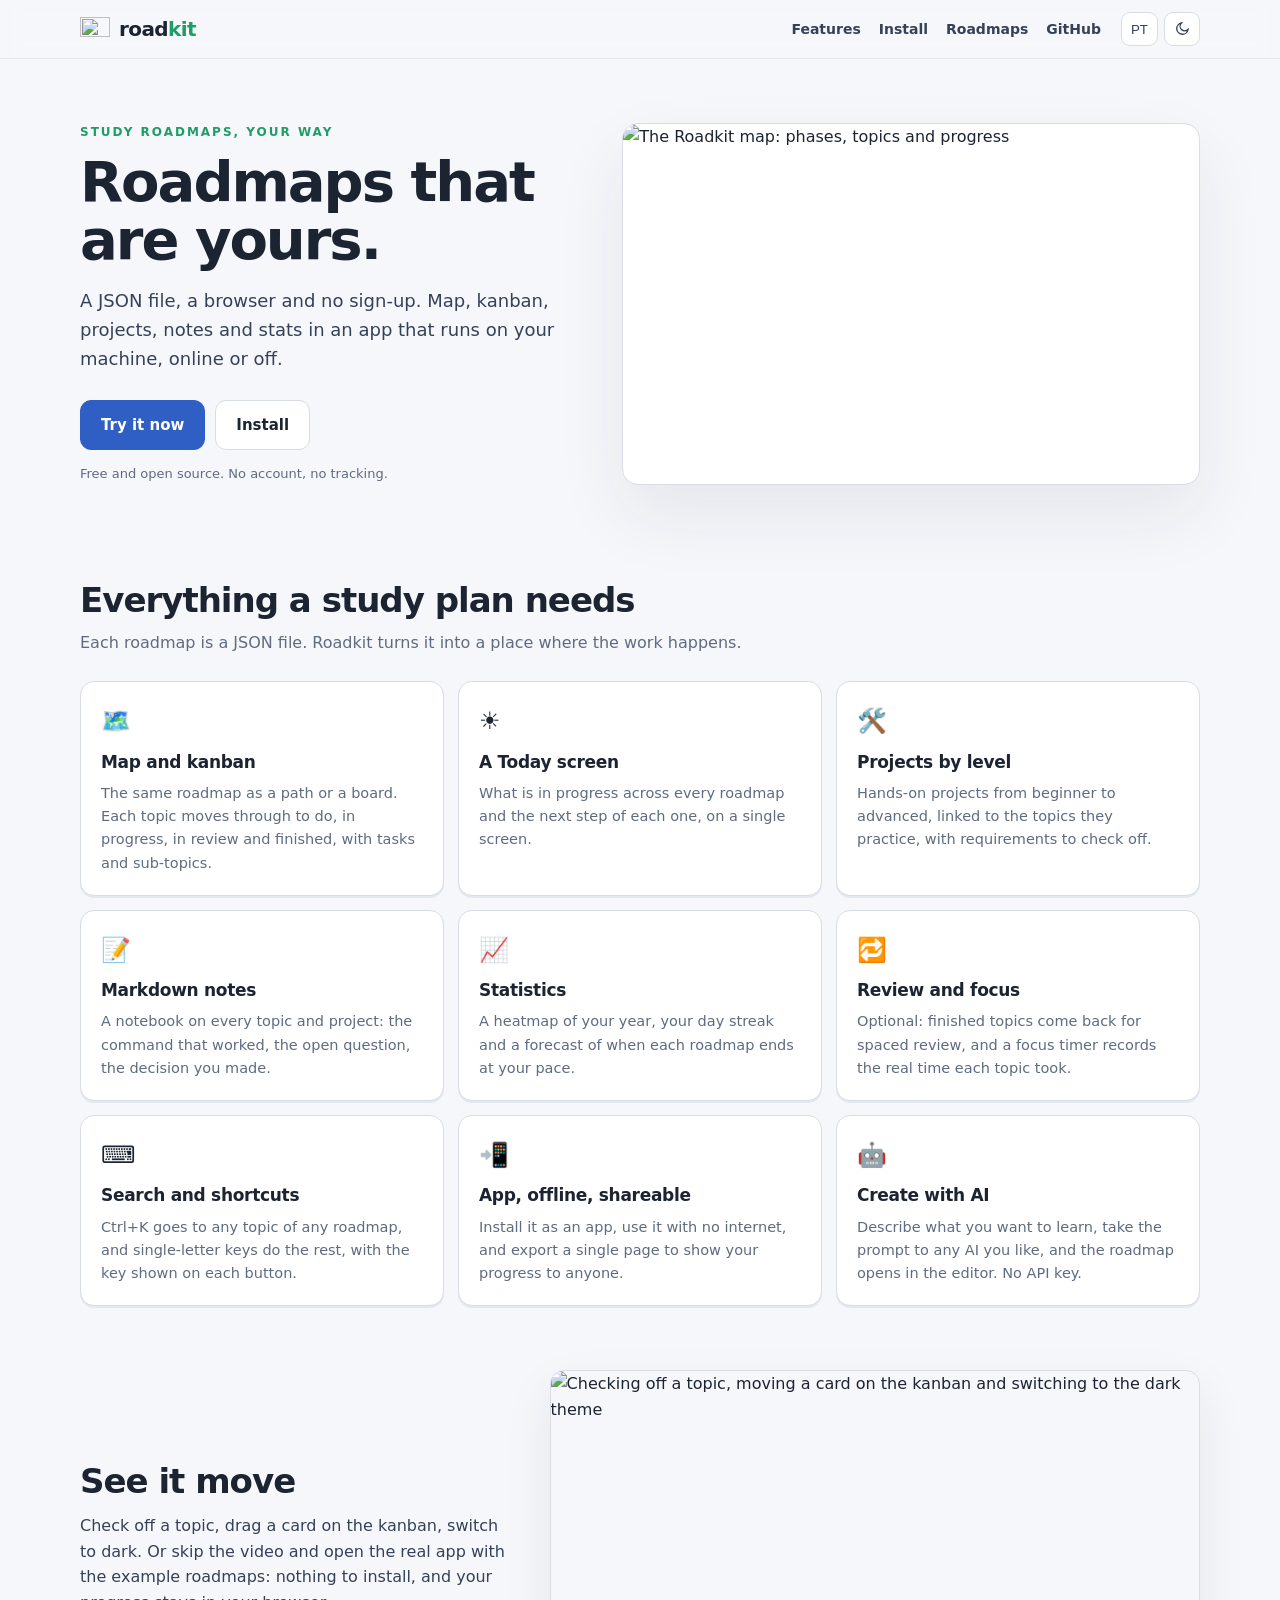
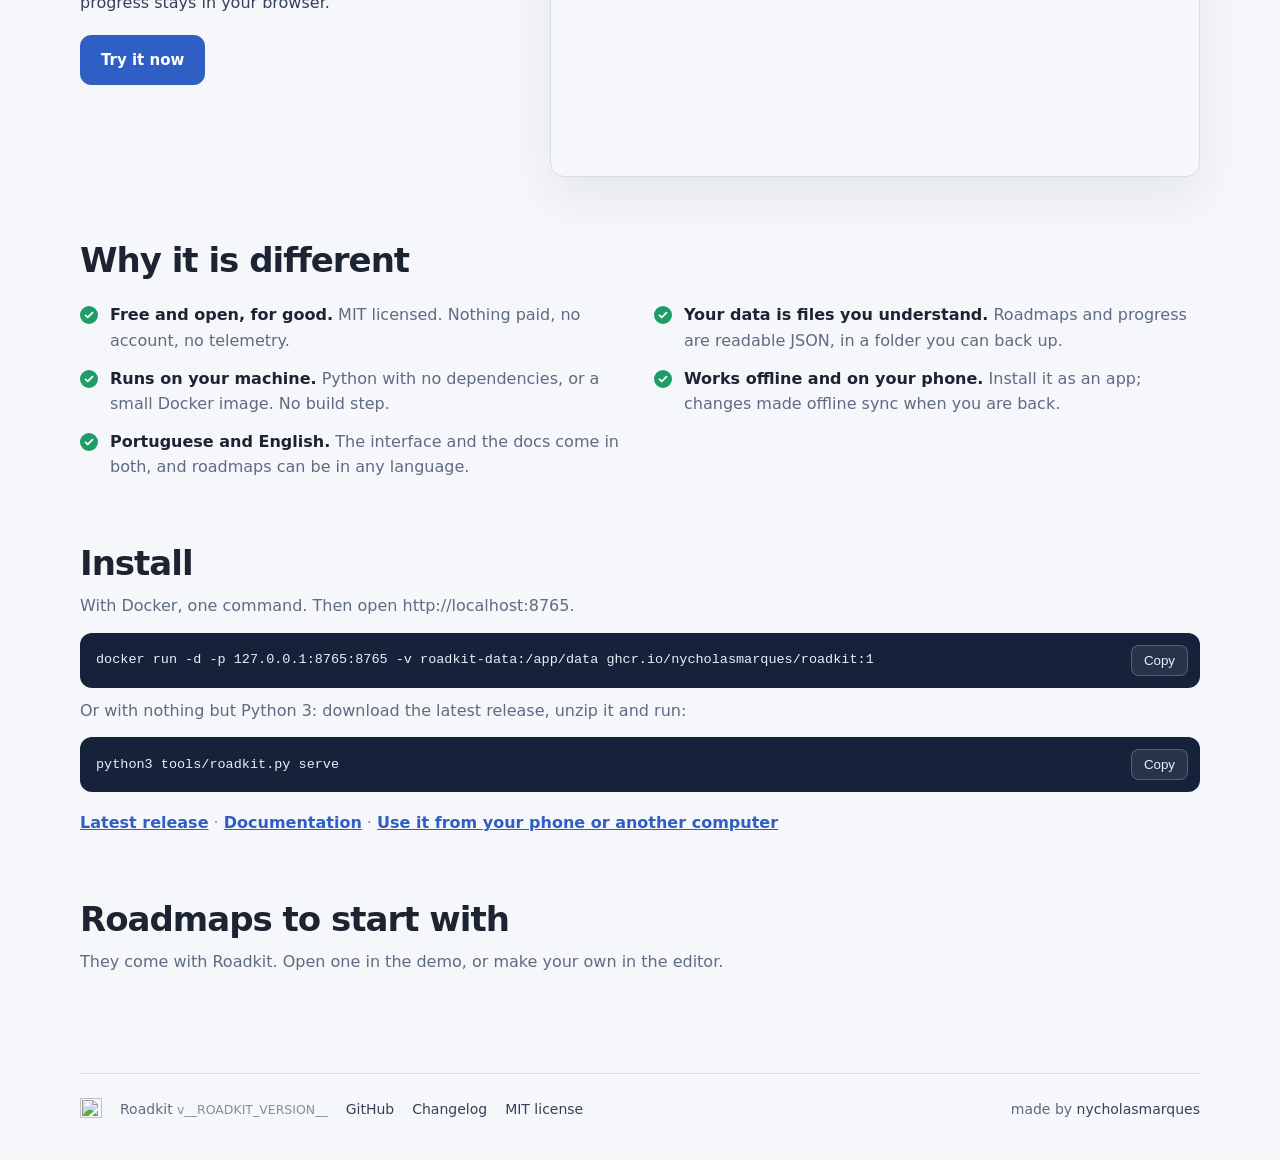
==== site/index.html @ 71d6230e "feat: a GitHub Pages site with a live demo site/ is a single landing page in English and Portuguese " ====
<!doctype html>
<html lang="en">
<head>
  <meta charset="utf-8">
  <meta name="viewport" content="width=device-width, initial-scale=1">
  <title>Roadkit: study roadmaps that are yours</title>
  <meta name="description" content="Free, open source study roadmaps: a JSON file, a browser and no sign-up. Map, kanban, projects, notes and stats in an app that runs on your machine.">
  <meta property="og:title" content="Roadkit">
  <meta property="og:description" content="Study roadmaps that are yours: map, kanban, projects, notes and stats, self-hosted and free.">
  <meta property="og:image" content="media/mapa-claro.png">
  <link rel="icon" href="icons/favicon.svg" type="image/svg+xml">
  <link rel="icon" href="icons/icon-192.png" sizes="192x192" type="image/png">
  <link rel="apple-touch-icon" href="icons/apple-touch-icon.png">
  <script>try{var t=localStorage.getItem('roadkit-site:theme');if(t==='light'||t==='dark')document.documentElement.dataset.theme=t}catch(e){}</script>
  <link rel="stylesheet" href="site.css">
</head>
<body>
<header class="top">
  <a class="brand" href="#top" aria-label="Roadkit"><img src="icons/icon.svg" alt="" width="30" height="30"><span>road<b>kit</b></span></a>
  <nav class="top-nav">
    <a href="#features" data-t="navFeatures">Features</a>
    <a href="#install" data-t="navInstall">Install</a>
    <a href="#roadmaps" data-t="navRoadmaps">Roadmaps</a>
    <a href="https://github.com/nycholasmarques/roadkit" rel="noopener">GitHub</a>
  </nav>
  <div class="top-tools">
    <button type="button" class="chip-btn" id="langBtn" aria-label="Português">PT</button>
    <button type="button" class="chip-btn" id="themeBtn" data-t-aria="themeToggle" aria-label="Light or dark">
      <svg viewBox="0 0 24 24" width="16" height="16" aria-hidden="true" fill="none" stroke="currentColor" stroke-width="2" stroke-linecap="round"><path d="M21 12.8A8.5 8.5 0 1 1 11.2 3a6.6 6.6 0 0 0 9.8 9.8z"/></svg>
    </button>
  </div>
</header>

<main id="top">
  <section class="hero">
    <div class="hero-text">
      <p class="eyebrow" data-t="eyebrow">Study roadmaps, your way</p>
      <h1 data-t="heroTitle">Roadmaps that are yours.</h1>
      <p class="lead" data-t="heroLead">A JSON file, a browser and no sign-up. Map, kanban, projects, notes and stats in an app that runs on your machine, online or off.</p>
      <div class="cta">
        <a class="btn primary" href="app/" data-t="tryNow">Try it now</a>
        <a class="btn" href="#install" data-t="installCta">Install</a>
      </div>
      <p class="fine" data-t="heroFine">Free and open source. No account, no tracking.</p>
    </div>
    <figure class="hero-shot">
      <picture>
        <source srcset="media/mapa-escuro.png" media="(prefers-color-scheme: dark)">
        <img src="media/mapa-claro.png" alt="The Roadkit map: phases, topics and progress" width="1600" height="1000" id="heroImg">
      </picture>
    </figure>
  </section>

  <section class="sec" id="features">
    <h2 data-t="featuresTitle">Everything a study plan needs</h2>
    <p class="sec-lead" data-t="featuresLead">Each roadmap is a JSON file. Roadkit turns it into a place where the work happens.</p>
    <div class="cards">
      <article class="card"><span class="ico" aria-hidden="true">🗺️</span><h3 data-t="f1t">Map and kanban</h3><p data-t="f1p">The same roadmap as a path or a board. Each topic moves through to do, in progress, in review and finished, with tasks and sub-topics.</p></article>
      <article class="card"><span class="ico" aria-hidden="true">☀️</span><h3 data-t="f2t">A Today screen</h3><p data-t="f2p">What is in progress across every roadmap and the next step of each one, on a single screen.</p></article>
      <article class="card"><span class="ico" aria-hidden="true">🛠️</span><h3 data-t="f3t">Projects by level</h3><p data-t="f3p">Hands-on projects from beginner to advanced, linked to the topics they practice, with requirements to check off.</p></article>
      <article class="card"><span class="ico" aria-hidden="true">📝</span><h3 data-t="f4t">Markdown notes</h3><p data-t="f4p">A notebook on every topic and project: the command that worked, the open question, the decision you made.</p></article>
      <article class="card"><span class="ico" aria-hidden="true">📈</span><h3 data-t="f5t">Statistics</h3><p data-t="f5p">A heatmap of your year, your day streak and a forecast of when each roadmap ends at your pace.</p></article>
      <article class="card"><span class="ico" aria-hidden="true">🔁</span><h3 data-t="f6t">Review and focus</h3><p data-t="f6p">Optional: finished topics come back for spaced review, and a focus timer records the real time each topic took.</p></article>
      <article class="card"><span class="ico" aria-hidden="true">⌨️</span><h3 data-t="f7t">Search and shortcuts</h3><p data-t="f7p">Ctrl+K goes to any topic of any roadmap, and single-letter keys do the rest, with the key shown on each button.</p></article>
      <article class="card"><span class="ico" aria-hidden="true">📲</span><h3 data-t="f8t">App, offline, shareable</h3><p data-t="f8p">Install it as an app, use it with no internet, and export a single page to show your progress to anyone.</p></article>
      <article class="card"><span class="ico" aria-hidden="true">🤖</span><h3 data-t="f9t">Create with AI</h3><p data-t="f9p">Describe what you want to learn, take the prompt to any AI you like, and the roadmap opens in the editor. No API key.</p></article>
    </div>
  </section>

  <section class="sec demo">
    <div class="demo-text">
      <h2 data-t="demoTitle">See it move</h2>
      <p data-t="demoLead">Check off a topic, drag a card on the kanban, switch to dark. Or skip the video and open the real app with the example roadmaps: nothing to install, and your progress stays in your browser.</p>
      <a class="btn primary" href="app/" data-t="tryNow">Try it now</a>
    </div>
    <img class="demo-gif" src="media/visao-geral.gif" alt="Checking off a topic, moving a card on the kanban and switching to the dark theme" width="1280" height="800" loading="lazy">
  </section>

  <section class="sec">
    <h2 data-t="whyTitle">Why it is different</h2>
    <ul class="why">
      <li><b data-t="w1t">Free and open, for good.</b> <span data-t="w1p">MIT licensed. Nothing paid, no account, no telemetry.</span></li>
      <li><b data-t="w2t">Your data is files you understand.</b> <span data-t="w2p">Roadmaps and progress are readable JSON, in a folder you can back up.</span></li>
      <li><b data-t="w3t">Runs on your machine.</b> <span data-t="w3p">Python with no dependencies, or a small Docker image. No build step.</span></li>
      <li><b data-t="w4t">Works offline and on your phone.</b> <span data-t="w4p">Install it as an app; changes made offline sync when you are back.</span></li>
      <li><b data-t="w5t">Portuguese and English.</b> <span data-t="w5p">The interface and the docs come in both, and roadmaps can be in any language.</span></li>
    </ul>
  </section>

  <section class="sec" id="install">
    <h2 data-t="installTitle">Install</h2>
    <p class="sec-lead" data-t="installLead">With Docker, one command. Then open http://localhost:8765.</p>
    <div class="code"><code id="dockerCmd">docker run -d -p 127.0.0.1:8765:8765 -v roadkit-data:/app/data ghcr.io/nycholasmarques/roadkit:1</code><button type="button" class="copy" data-copy="dockerCmd" data-t="copy">Copy</button></div>
    <p class="sec-lead" data-t="installPython">Or with nothing but Python 3: download the latest release, unzip it and run:</p>
    <div class="code"><code id="pyCmd">python3 tools/roadkit.py serve</code><button type="button" class="copy" data-copy="pyCmd" data-t="copy">Copy</button></div>
    <p class="links">
      <a href="https://github.com/nycholasmarques/roadkit/releases/latest" data-t="latestRelease">Latest release</a> ·
      <a href="https://github.com/nycholasmarques/roadkit/blob/main/docs/en/README.md" data-t-href="docsHref" data-t="docs">Documentation</a> ·
      <a href="https://github.com/nycholasmarques/roadkit/blob/main/docs/en/docker-and-network.md" data-t-href="networkHref" data-t="network">Use it from your phone or another computer</a>
    </p>
  </section>

  <section class="sec" id="roadmaps">
    <h2 data-t="roadmapsTitle">Roadmaps to start with</h2>
    <p class="sec-lead" data-t="roadmapsLead">They come with Roadkit. Open one in the demo, or make your own in the editor.</p>
    <div class="cards ex" id="examples"></div>
  </section>
</main>

<footer class="foot">
  <img src="icons/icon.svg" alt="" width="22" height="22">
  <span>Roadkit <span class="ver">v__ROADKIT_VERSION__</span></span>
  <a href="https://github.com/nycholasmarques/roadkit">GitHub</a>
  <a href="https://github.com/nycholasmarques/roadkit/blob/main/CHANGELOG.md">Changelog</a>
  <a href="https://github.com/nycholasmarques/roadkit/blob/main/LICENSE" data-t="license">MIT license</a>
  <span class="by"><span data-t="madeBy">made by</span> <a href="https://github.com/nycholasmarques">nycholasmarques</a></span>
</footer>
<script src="i18n.js"></script>
<script src="site.js"></script>
</body>
</html>
---- site/site.css ----
/* Roadkit's landing page. Same palette as the app's default themes; no fonts or scripts from anywhere else. */
:root {
  --bg: #f6f7fb; --paper: #fff; --surface: #eef2fa; --line: #d7dce5; --line-soft: #e4e8ef;
  --ink: #1c2431; --ink2: #354157; --dim: #5e6b80; --faint: #8290a0;
  --accent: #2f5fc4; --accent-ink: #fff; --accent-soft: #e6eefc; --green: #1f9d66; --shadow: rgba(28, 36, 49, .08);
  --code-bg: #16213a; --code-ink: #e8eefa;
  color-scheme: light;
}
@media (prefers-color-scheme: dark) {
  :root:not([data-theme="light"]) {
    --bg: #0e131b; --paper: #161d28; --surface: #1e2735; --line: #2a3544; --line-soft: #232d3b;
    --ink: #e7ecf3; --ink2: #cdd5e0; --dim: #9aa6b8; --faint: #6f7b8e;
    --accent: #6f9cf2; --accent-ink: #0e131b; --accent-soft: #1d2a42; --green: #2fb37a; --shadow: rgba(0, 0, 0, .35);
    --code-bg: #0a0f17; --code-ink: #dfe7f5;
    color-scheme: dark;
  }
}
:root[data-theme="dark"] {
  --bg: #0e131b; --paper: #161d28; --surface: #1e2735; --line: #2a3544; --line-soft: #232d3b;
  --ink: #e7ecf3; --ink2: #cdd5e0; --dim: #9aa6b8; --faint: #6f7b8e;
  --accent: #6f9cf2; --accent-ink: #0e131b; --accent-soft: #1d2a42; --green: #2fb37a; --shadow: rgba(0, 0, 0, .35);
  --code-bg: #0a0f17; --code-ink: #dfe7f5;
  color-scheme: dark;
}

* { box-sizing: border-box; }
html { scroll-behavior: smooth; }
body { margin: 0; background: var(--bg); color: var(--ink); font: 16px/1.6 Inter, ui-sans-serif, system-ui, -apple-system, "Segoe UI", sans-serif; -webkit-font-smoothing: antialiased; }
a { color: var(--accent); }
a:focus-visible, button:focus-visible { outline: 3px solid var(--accent); outline-offset: 3px; border-radius: 6px; }
img { max-width: 100%; height: auto; }

.top { position: sticky; top: 0; z-index: 5; display: flex; align-items: center; gap: 20px; padding: 12px max(16px, calc((100vw - 1120px) / 2)); background: color-mix(in srgb, var(--bg) 88%, transparent); backdrop-filter: blur(10px); border-bottom: 1px solid var(--line-soft); }
.brand { display: inline-flex; align-items: center; gap: 9px; color: var(--ink); text-decoration: none; font-weight: 850; font-size: 20px; letter-spacing: -.6px; }
.brand b { color: var(--green); font-weight: 850; }
.top-nav { display: flex; gap: 18px; margin-left: auto; }
.top-nav a { color: var(--ink2); text-decoration: none; font-weight: 650; font-size: 14px; }
.top-nav a:hover { color: var(--accent); }
.top-tools { display: flex; gap: 6px; }
.chip-btn { min-width: 36px; height: 34px; display: inline-grid; place-items: center; padding: 0 9px; border: 1px solid var(--line); border-radius: 9px; background: var(--paper); color: var(--ink2); font: 700 12px/1 inherit; cursor: pointer; }
.chip-btn:hover { background: var(--surface); }

main, .foot { width: min(1120px, 100% - 32px); margin: 0 auto; }
.hero { display: grid; grid-template-columns: minmax(0, 1fr) minmax(0, 1.15fr); gap: 40px; align-items: center; padding: 64px 0 40px; }
.eyebrow { margin: 0 0 10px; font-size: 12px; font-weight: 800; letter-spacing: 2px; text-transform: uppercase; color: var(--green); }
h1 { margin: 0; font-size: clamp(36px, 5.2vw, 56px); line-height: 1.04; letter-spacing: -2px; }
.lead { margin: 18px 0 0; font-size: 18px; color: var(--ink2); max-width: 34em; }
.cta { display: flex; flex-wrap: wrap; gap: 10px; margin-top: 26px; }
.btn { display: inline-flex; align-items: center; justify-content: center; gap: 6px; padding: 12px 20px; border: 1px solid var(--line); border-radius: 11px; background: var(--paper); color: var(--ink); font-weight: 750; font-size: 15px; text-decoration: none; transition: transform .12s, background .12s; }
.btn:hover { background: var(--surface); transform: translateY(-1px); }
.btn.primary { background: var(--accent); border-color: var(--accent); color: var(--accent-ink); }
.btn.primary:hover { filter: brightness(1.08); }
.btn.small { padding: 8px 14px; font-size: 13.5px; }
.fine { margin: 14px 0 0; font-size: 13px; color: var(--dim); }
.hero-shot { margin: 0; border: 1px solid var(--line); border-radius: 16px; overflow: hidden; background: var(--paper); box-shadow: 0 30px 70px var(--shadow); }
.hero-shot img { display: block; width: 100%; }

.sec { padding: 56px 0 8px; scroll-margin-top: 70px; }
.sec h2 { margin: 0; font-size: clamp(26px, 3.2vw, 34px); letter-spacing: -1px; line-height: 1.15; }
.sec-lead { margin: 10px 0 0; color: var(--dim); max-width: 46em; }
.cards { display: grid; grid-template-columns: repeat(3, minmax(0, 1fr)); gap: 14px; margin-top: 26px; }
.card { padding: 20px; border: 1px solid var(--line); border-radius: 14px; background: var(--paper); box-shadow: 0 2px 0 var(--line-soft); }
.card .ico { font-size: 24px; }
.card h3 { margin: 8px 0 6px; font-size: 17px; letter-spacing: -.3px; }
.card p { margin: 0; color: var(--dim); font-size: 14.5px; }

.demo { display: grid; grid-template-columns: minmax(0, .8fr) minmax(0, 1.2fr); gap: 36px; align-items: center; }
.demo p { color: var(--ink2); margin: 12px 0 20px; }
.demo-gif { display: block; width: 100%; border: 1px solid var(--line); border-radius: 14px; box-shadow: 0 20px 50px var(--shadow); }

.why { list-style: none; margin: 22px 0 0; padding: 0; display: grid; grid-template-columns: repeat(2, minmax(0, 1fr)); gap: 12px 28px; }
.why li { position: relative; padding-left: 30px; color: var(--dim); }
.why li::before { content: ""; position: absolute; left: 0; top: 4px; width: 18px; height: 18px; border-radius: 50%; background: var(--green) url("data:image/svg+xml,%3Csvg xmlns='http://www.w3.org/2000/svg' viewBox='0 0 16 16'%3E%3Cpath d='M4 8.3l2.6 2.5L12 5.4' fill='none' stroke='white' stroke-width='2' stroke-linecap='round' stroke-linejoin='round'/%3E%3C/svg%3E") center/14px no-repeat; }
.why b { color: var(--ink); }

.code { display: flex; align-items: center; gap: 10px; margin-top: 14px; padding: 12px 12px 12px 16px; border-radius: 12px; background: var(--code-bg); color: var(--code-ink); }
.code code { flex: 1; min-width: 0; overflow-x: auto; white-space: nowrap; font: 13.5px/1.6 ui-monospace, SFMono-Regular, Menlo, Consolas, monospace; scrollbar-width: thin; }
.copy { flex: none; padding: 7px 12px; border: 1px solid rgba(255, 255, 255, .22); border-radius: 8px; background: rgba(255, 255, 255, .08); color: inherit; font: 700 12.5px/1 inherit; cursor: pointer; }
.copy:hover { background: rgba(255, 255, 255, .16); }
.links { margin: 18px 0 0; color: var(--faint); }
.links a { font-weight: 650; }

.ex-card { display: flex; flex-direction: column; gap: 4px; }
.ex-card h3 { margin-top: 6px; }
.ex-meta { margin: 6px 0 12px !important; font-size: 13px !important; color: var(--faint) !important; }
.ex-card .btn { margin-top: auto; align-self: flex-start; }

.foot { display: flex; flex-wrap: wrap; align-items: center; gap: 8px 18px; margin-top: 64px; padding: 24px 0 40px; border-top: 1px solid var(--line); color: var(--dim); font-size: 14px; }
.foot a { color: var(--ink2); text-decoration: none; }
.foot a:hover { color: var(--accent); }
.foot .ver { color: var(--faint); font-size: 12.5px; }
.foot .by { margin-left: auto; }

@media (max-width: 900px) {
  .hero, .demo { grid-template-columns: 1fr; gap: 28px; padding-top: 36px; }
  .cards { grid-template-columns: 1fr 1fr; }
  .top-nav { display: none; }
  .top-tools { margin-left: auto; }
}
@media (max-width: 600px) {
  body { font-size: 15px; }
  .cards, .why { grid-template-columns: 1fr; }
  .lead { font-size: 16.5px; }
  .cta .btn { flex: 1; }
  .sec { padding-top: 44px; }
  .foot .by { margin-left: 0; }
}
@media (prefers-reduced-motion: reduce) { html { scroll-behavior: auto; } .btn { transition: none; } }
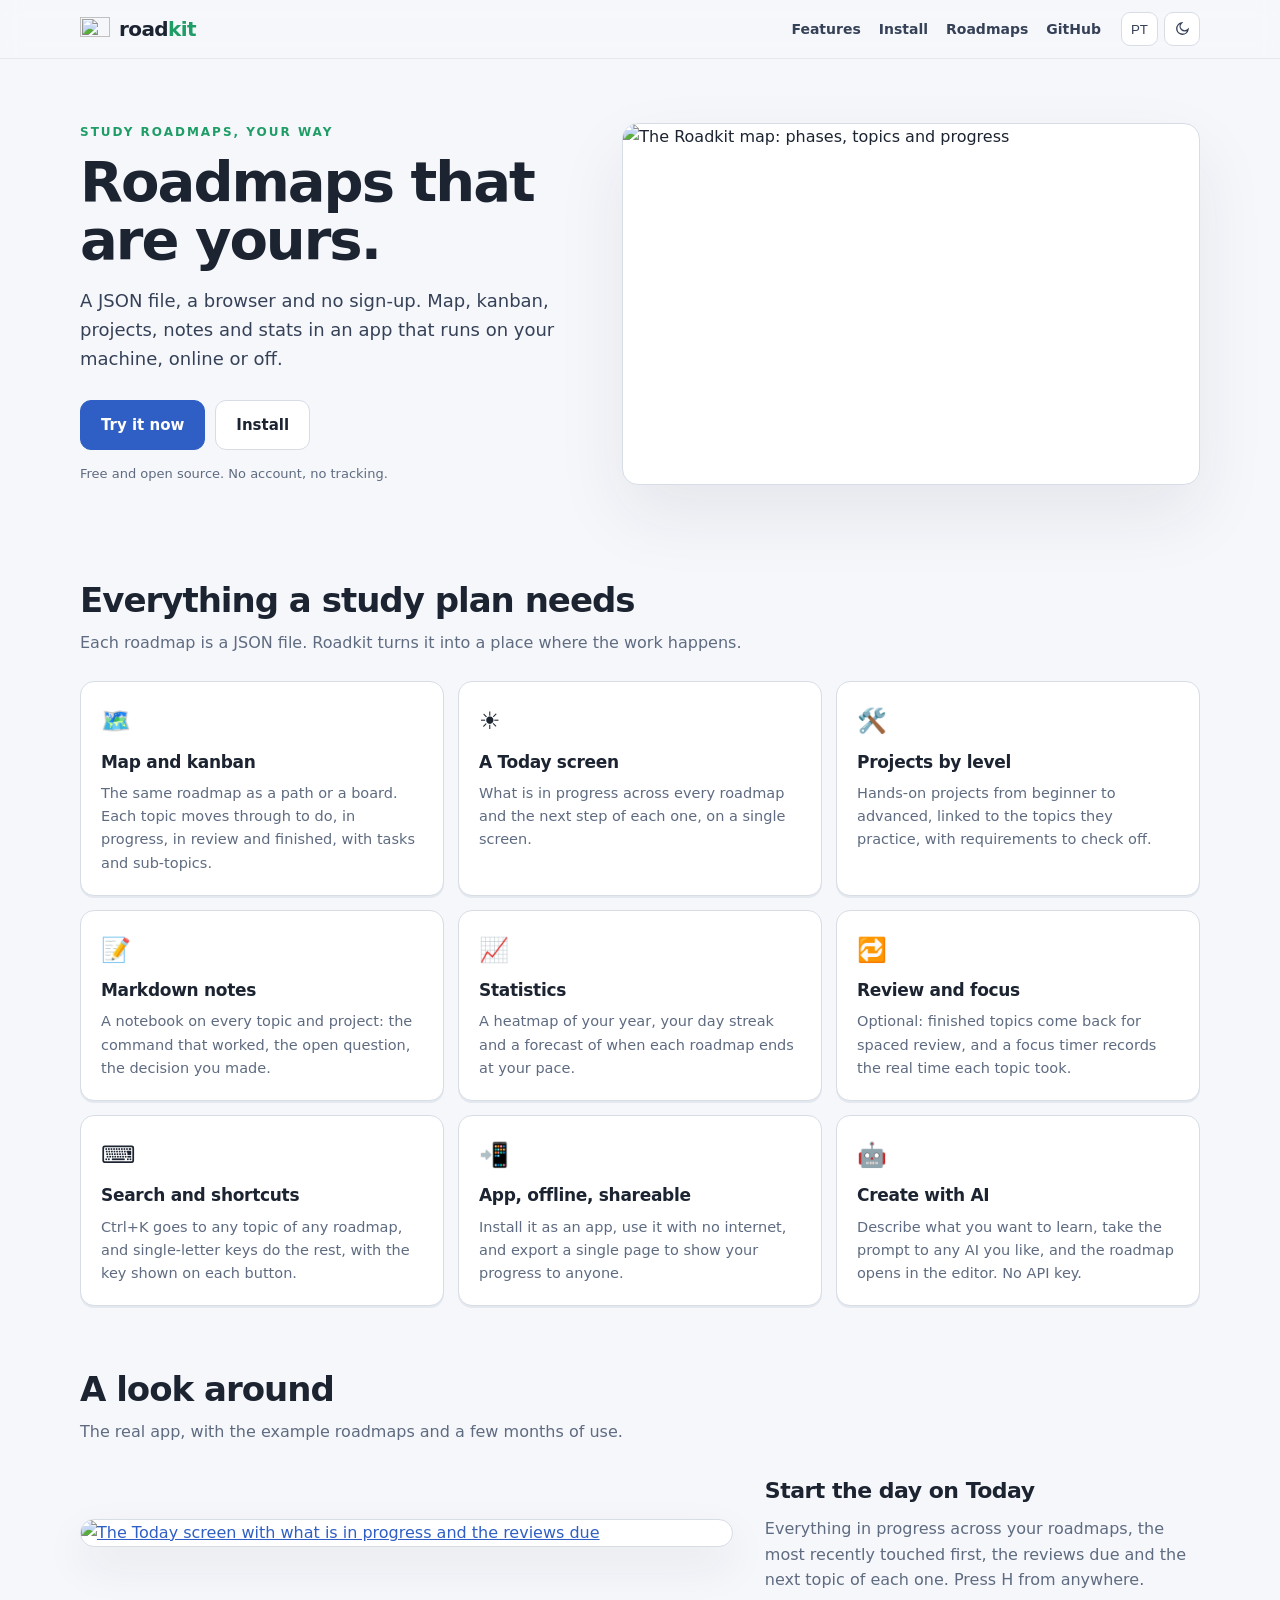
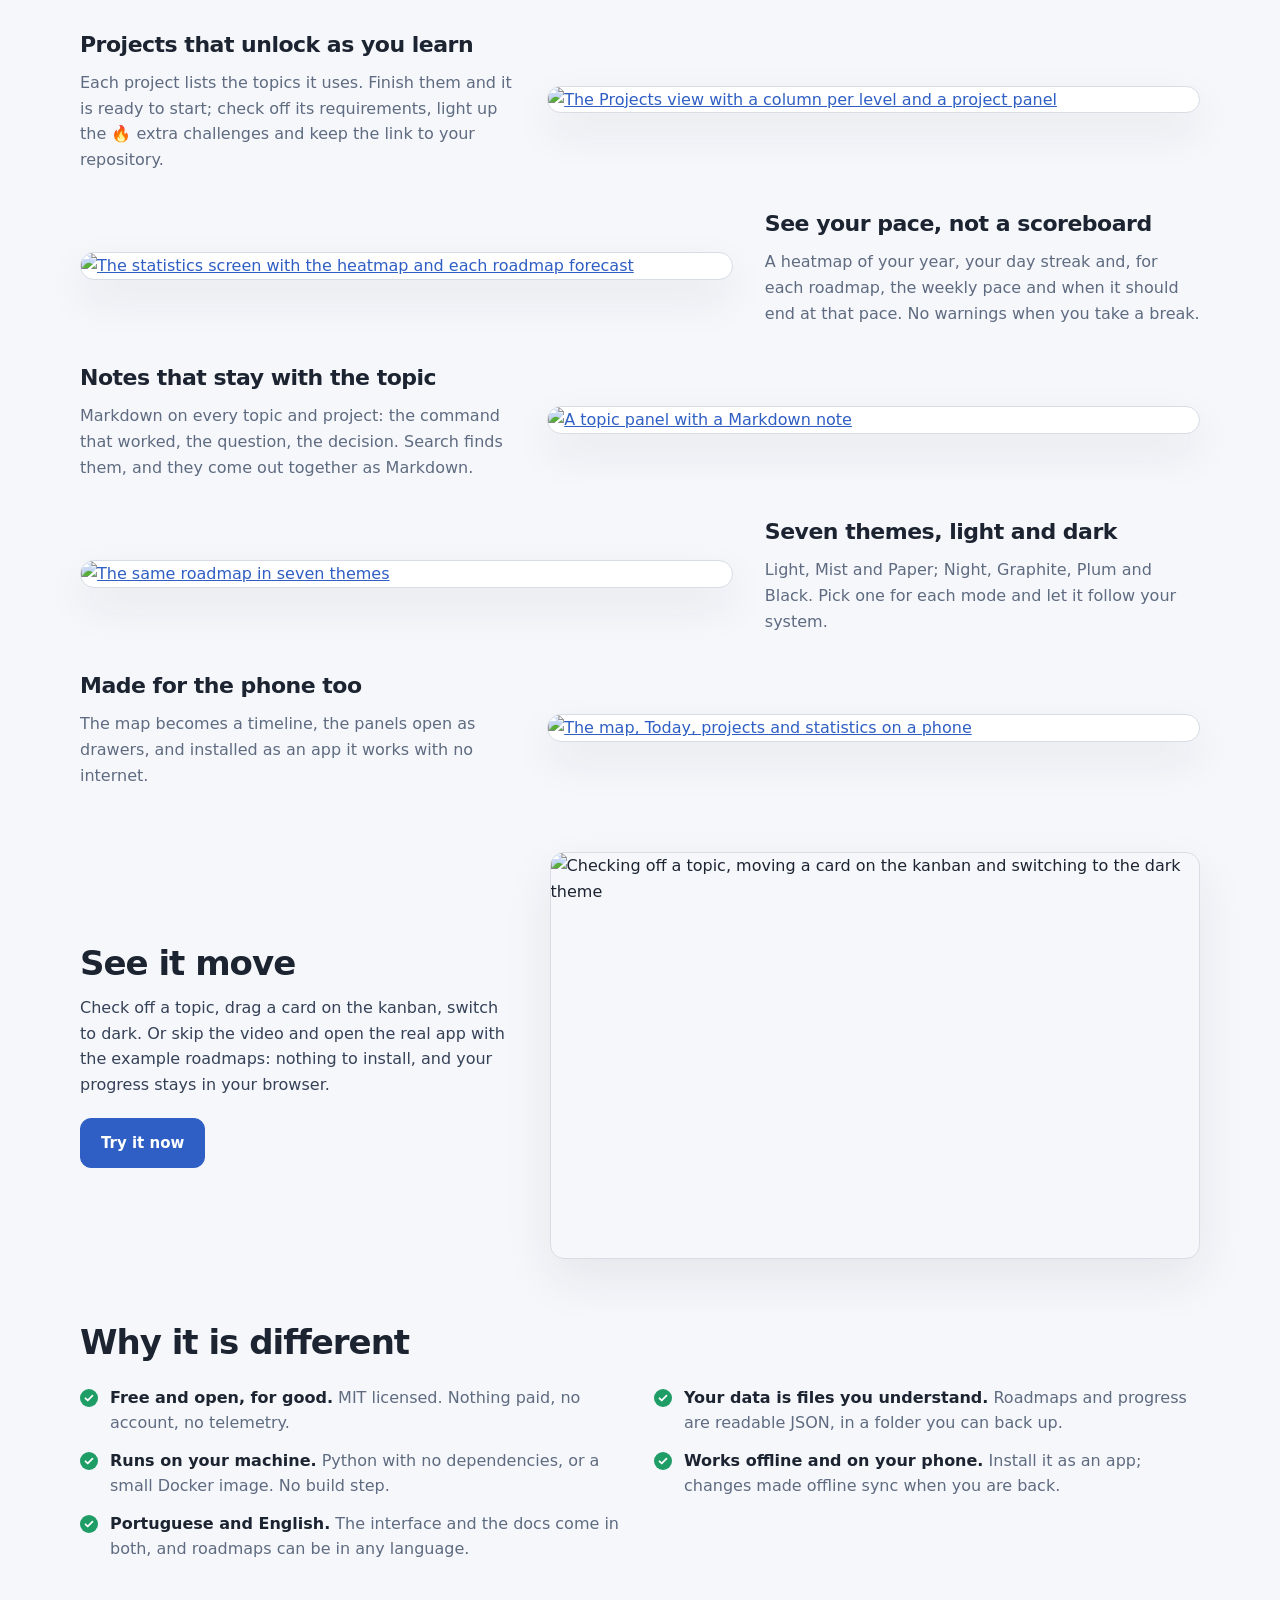
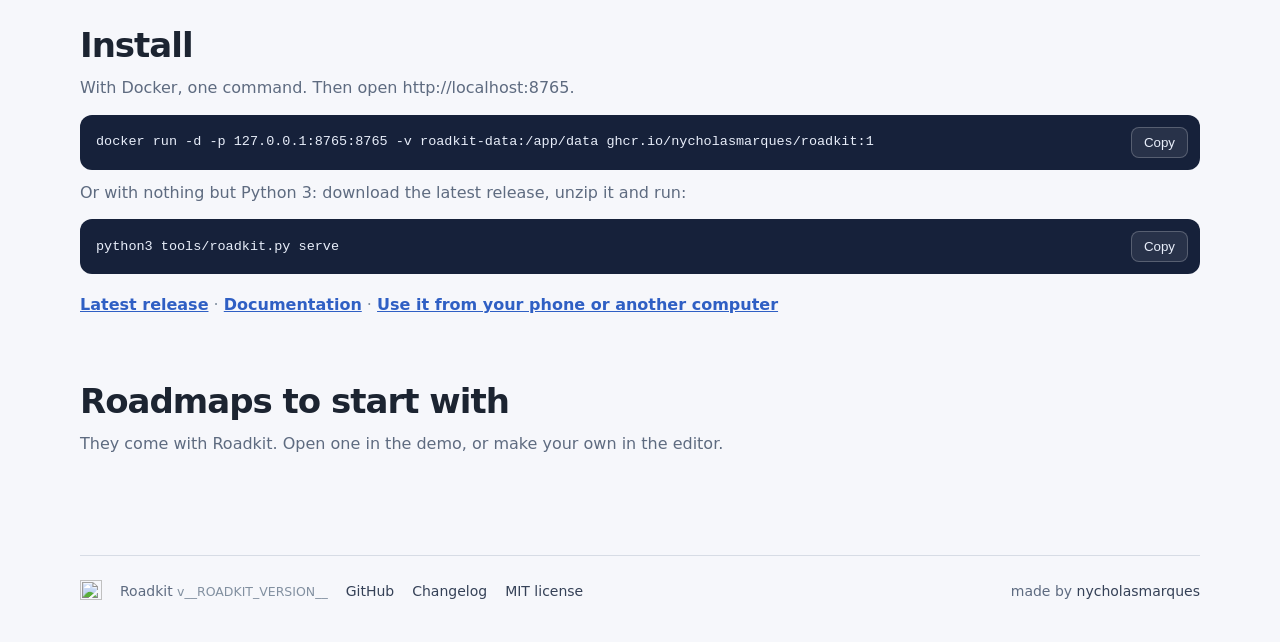
==== commit 291fae16: "docs: new guides and media from the current interface; fold the details panel Documentation: the int" ====
--- a/site/index.html
+++ b/site/index.html
@@ -67,6 +67,19 @@
     </div>
   </section>
 
+  <section class="sec tour" id="tour">
+    <h2 data-t="tourTitle">A look around</h2>
+    <p class="sec-lead" data-t="tourLead">The real app, with the example roadmaps and a few months of use.</p>
+    <div class="tour-list">
+      <article class="tour-row"><a class="tour-shot" href="media/hoje.png"><img src="media/hoje.png" alt="The Today screen with what is in progress and the reviews due" loading="lazy"></a><div class="tour-text"><h3 data-t="t1t">Start the day on Today</h3><p data-t="t1p">Everything in progress across your roadmaps, the most recently touched first, the reviews due and the next topic of each one. Press H from anywhere.</p></div></article>
+      <article class="tour-row"><a class="tour-shot" href="media/projetos.png"><img src="media/projetos.png" alt="The Projects view with a column per level and a project panel" loading="lazy"></a><div class="tour-text"><h3 data-t="t2t">Projects that unlock as you learn</h3><p data-t="t2p">Each project lists the topics it uses. Finish them and it is ready to start; check off its requirements, light up the 🔥 extra challenges and keep the link to your repository.</p></div></article>
+      <article class="tour-row"><a class="tour-shot" href="media/estatisticas.png"><img src="media/estatisticas.png" alt="The statistics screen with the heatmap and each roadmap forecast" loading="lazy" id="statsImg"></a><div class="tour-text"><h3 data-t="t3t">See your pace, not a scoreboard</h3><p data-t="t3p">A heatmap of your year, your day streak and, for each roadmap, the weekly pace and when it should end at that pace. No warnings when you take a break.</p></div></article>
+      <article class="tour-row"><a class="tour-shot" href="media/notas.png"><img src="media/notas.png" alt="A topic panel with a Markdown note" loading="lazy"></a><div class="tour-text"><h3 data-t="t4t">Notes that stay with the topic</h3><p data-t="t4p">Markdown on every topic and project: the command that worked, the question, the decision. Search finds them, and they come out together as Markdown.</p></div></article>
+      <article class="tour-row"><a class="tour-shot" href="media/temas.png"><img src="media/temas.png" alt="The same roadmap in seven themes" loading="lazy"></a><div class="tour-text"><h3 data-t="t5t">Seven themes, light and dark</h3><p data-t="t5p">Light, Mist and Paper; Night, Graphite, Plum and Black. Pick one for each mode and let it follow your system.</p></div></article>
+      <article class="tour-row"><a class="tour-shot" href="media/celular.png"><img src="media/celular.png" alt="The map, Today, projects and statistics on a phone" loading="lazy"></a><div class="tour-text"><h3 data-t="t6t">Made for the phone too</h3><p data-t="t6p">The map becomes a timeline, the panels open as drawers, and installed as an app it works with no internet.</p></div></article>
+    </div>
+  </section>
+
   <section class="sec demo">
     <div class="demo-text">
       <h2 data-t="demoTitle">See it move</h2>
--- a/site/site.css
+++ b/site/site.css
@@ -68,6 +68,16 @@
 .demo p { color: var(--ink2); margin: 12px 0 20px; }
 .demo-gif { display: block; width: 100%; border: 1px solid var(--line); border-radius: 14px; box-shadow: 0 20px 50px var(--shadow); }
 
+.tour-list { display: grid; gap: 34px; margin-top: 28px; }
+.tour-row { display: grid; grid-template-columns: minmax(0, 1.5fr) minmax(0, 1fr); gap: 32px; align-items: center; }
+.tour-row:nth-child(even) { grid-template-columns: minmax(0, 1fr) minmax(0, 1.5fr); }
+.tour-row:nth-child(even) .tour-shot { order: 2; }
+.tour-shot { display: block; border: 1px solid var(--line); border-radius: 14px; overflow: hidden; background: var(--paper); box-shadow: 0 18px 44px var(--shadow); transition: transform .15s; }
+.tour-shot:hover { transform: translateY(-2px); }
+.tour-shot img { display: block; width: 100%; }
+.tour-text h3 { margin: 0 0 8px; font-size: 22px; letter-spacing: -.5px; }
+.tour-text p { margin: 0; color: var(--dim); }
+
 .why { list-style: none; margin: 22px 0 0; padding: 0; display: grid; grid-template-columns: repeat(2, minmax(0, 1fr)); gap: 12px 28px; }
 .why li { position: relative; padding-left: 30px; color: var(--dim); }
 .why li::before { content: ""; position: absolute; left: 0; top: 4px; width: 18px; height: 18px; border-radius: 50%; background: var(--green) url("data:image/svg+xml,%3Csvg xmlns='http://www.w3.org/2000/svg' viewBox='0 0 16 16'%3E%3Cpath d='M4 8.3l2.6 2.5L12 5.4' fill='none' stroke='white' stroke-width='2' stroke-linecap='round' stroke-linejoin='round'/%3E%3C/svg%3E") center/14px no-repeat; }
@@ -93,6 +103,8 @@
 
 @media (max-width: 900px) {
   .hero, .demo { grid-template-columns: 1fr; gap: 28px; padding-top: 36px; }
+  .tour-row, .tour-row:nth-child(even) { grid-template-columns: 1fr; gap: 14px; }
+  .tour-row:nth-child(even) .tour-shot { order: 0; }
   .cards { grid-template-columns: 1fr 1fr; }
   .top-nav { display: none; }
   .top-tools { margin-left: auto; }
